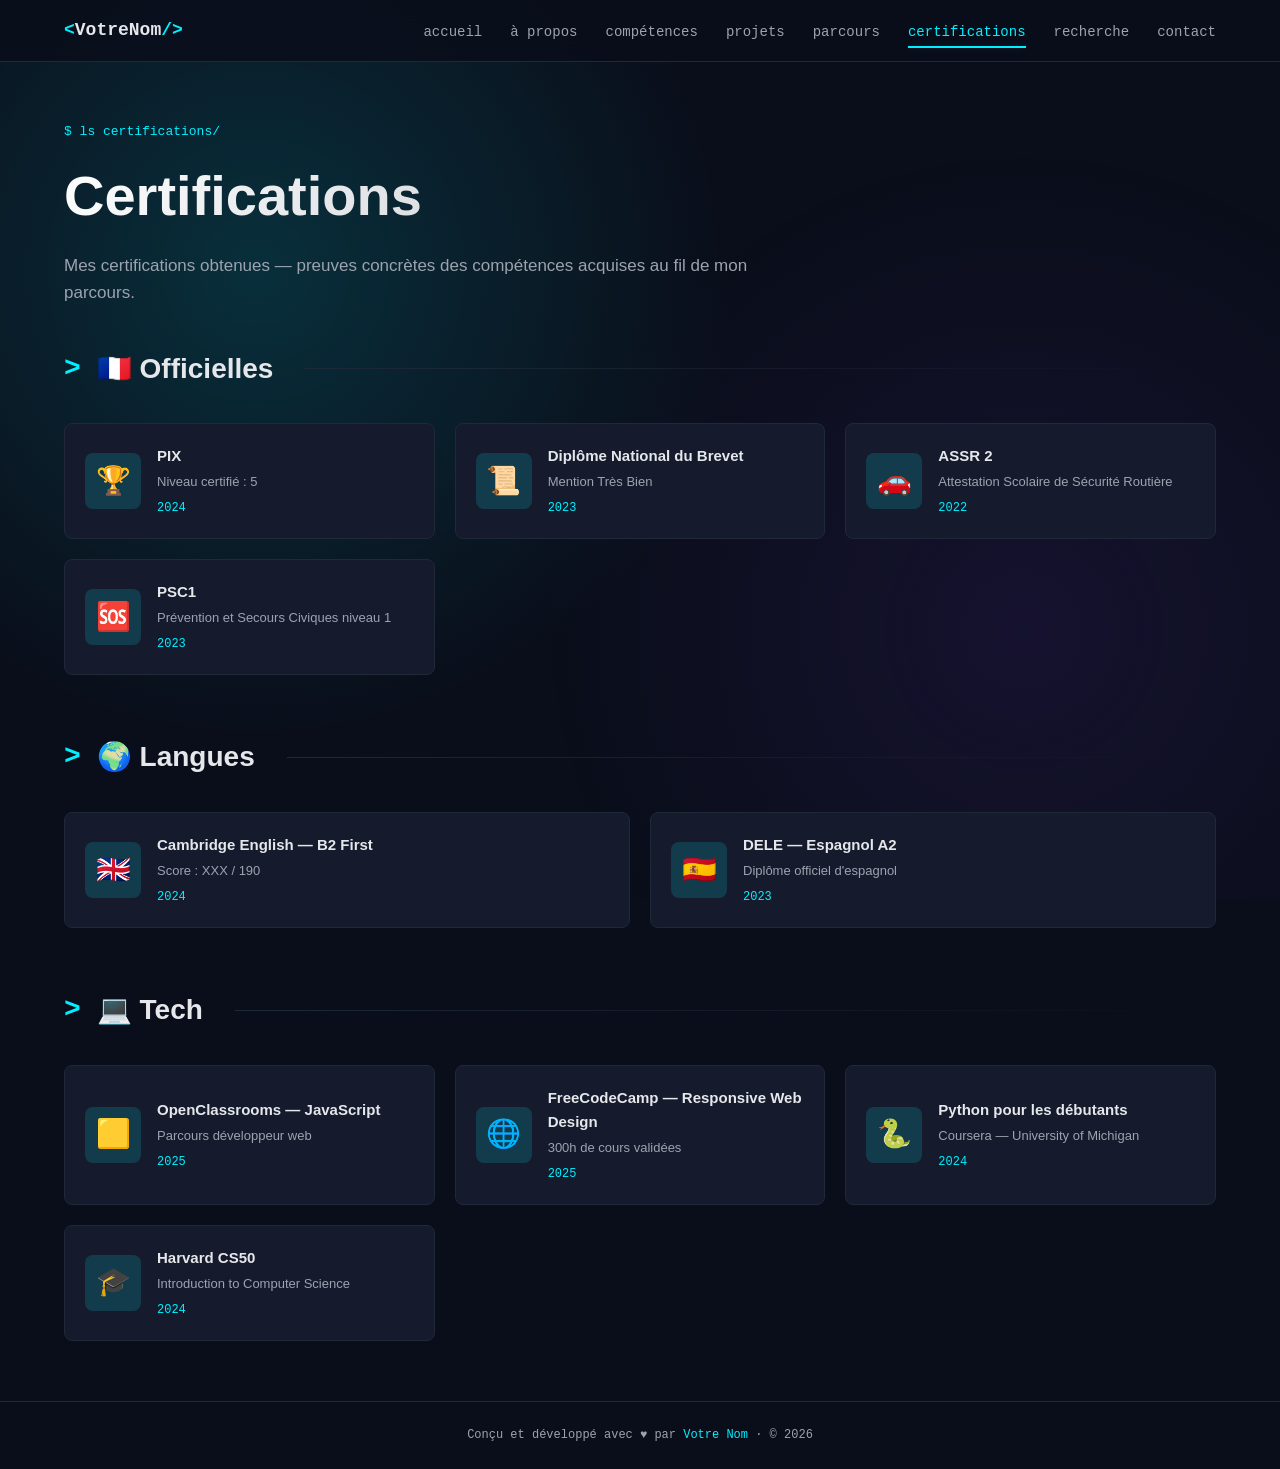
==== certifications.html @ 219f4bd8 "Add files via upload" ====
<!DOCTYPE html>
<html lang="fr">
<head>
<meta charset="UTF-8">
<meta name="viewport" content="width=device-width, initial-scale=1.0">
<title>Certifications — Votre Nom</title>
<link rel="stylesheet" href="style.css">
</head>
<body>

<nav>
  <div class="nav-container">
    <a href="index.html" class="logo">&lt;<span>VotreNom</span>/&gt;</a>
    <ul class="nav-links">
      <li><a href="index.html">accueil</a></li>
      <li><a href="about.html">à propos</a></li>
      <li><a href="skills.html">compétences</a></li>
      <li><a href="projects.html">projets</a></li>
      <li><a href="experience.html">parcours</a></li>
      <li><a href="certifications.html">certifications</a></li>
      <li><a href="search.html">recherche</a></li>
      <li><a href="contact.html">contact</a></li>
    </ul>
    <button class="menu-toggle">☰</button>
  </div>
</nav>

<main>
  <section class="page-section">
    <div class="page-header">
      <div class="breadcrumb">$ ls certifications/</div>
      <h1>Certifications</h1>
      <p>Mes certifications obtenues — preuves concrètes des compétences acquises au fil de mon parcours.</p>
    </div>

    <h2>🇫🇷 Officielles</h2>
    <div class="certs-grid reveal">
      <div class="cert-card">
        <div class="cert-icon">🏆</div>
        <div class="cert-info">
          <h4>PIX</h4>
          <p>Niveau certifié : 5</p>
          <div class="cert-date">2024</div>
        </div>
      </div>
      <div class="cert-card">
        <div class="cert-icon">📜</div>
        <div class="cert-info">
          <h4>Diplôme National du Brevet</h4>
          <p>Mention Très Bien</p>
          <div class="cert-date">2023</div>
        </div>
      </div>
      <div class="cert-card">
        <div class="cert-icon">🚗</div>
        <div class="cert-info">
          <h4>ASSR 2</h4>
          <p>Attestation Scolaire de Sécurité Routière</p>
          <div class="cert-date">2022</div>
        </div>
      </div>
      <div class="cert-card">
        <div class="cert-icon">🆘</div>
        <div class="cert-info">
          <h4>PSC1</h4>
          <p>Prévention et Secours Civiques niveau 1</p>
          <div class="cert-date">2023</div>
        </div>
      </div>
    </div>

    <h2 style="margin-top: 60px;">🌍 Langues</h2>
    <div class="certs-grid reveal">
      <div class="cert-card">
        <div class="cert-icon">🇬🇧</div>
        <div class="cert-info">
          <h4>Cambridge English — B2 First</h4>
          <p>Score : XXX / 190</p>
          <div class="cert-date">2024</div>
        </div>
      </div>
      <div class="cert-card">
        <div class="cert-icon">🇪🇸</div>
        <div class="cert-info">
          <h4>DELE — Espagnol A2</h4>
          <p>Diplôme officiel d'espagnol</p>
          <div class="cert-date">2023</div>
        </div>
      </div>
    </div>

    <h2 style="margin-top: 60px;">💻 Tech</h2>
    <div class="certs-grid reveal">
      <div class="cert-card">
        <div class="cert-icon">🟨</div>
        <div class="cert-info">
          <h4>OpenClassrooms — JavaScript</h4>
          <p>Parcours développeur web</p>
          <div class="cert-date">2025</div>
        </div>
      </div>
      <div class="cert-card">
        <div class="cert-icon">🌐</div>
        <div class="cert-info">
          <h4>FreeCodeCamp — Responsive Web Design</h4>
          <p>300h de cours validées</p>
          <div class="cert-date">2025</div>
        </div>
      </div>
      <div class="cert-card">
        <div class="cert-icon">🐍</div>
        <div class="cert-info">
          <h4>Python pour les débutants</h4>
          <p>Coursera — University of Michigan</p>
          <div class="cert-date">2024</div>
        </div>
      </div>
      <div class="cert-card">
        <div class="cert-icon">🎓</div>
        <div class="cert-info">
          <h4>Harvard CS50</h4>
          <p>Introduction to Computer Science</p>
          <div class="cert-date">2024</div>
        </div>
      </div>
    </div>
  </section>
</main>

<footer>
  Conçu et développé avec ♥ par <a href="index.html">Votre Nom</a> · © 2026
</footer>

<script src="script.js"></script>
</body>
</html>
---- style.css ----
/* ---------- RESET & BASE ---------- */
* { box-sizing: border-box; margin: 0; padding: 0; }
:root {
  --bg: #0a0e1a;
  --bg-soft: #111827;
  --bg-card: #151b2c;
  --border: #1f2937;
  --text: #e5e7eb;
  --text-dim: #9ca3af;
  --accent: #00f0ff;
  --accent-2: #7c3aed;
  --accent-glow: rgba(0, 240, 255, 0.15);
  --green: #10b981;
}
html { scroll-behavior: smooth; }
body {
  background: var(--bg);
  color: var(--text);
  font-family: 'Inter', -apple-system, BlinkMacSystemFont, sans-serif;
  line-height: 1.6;
  overflow-x: hidden;
  min-height: 100vh;
  display: flex;
  flex-direction: column;
}
body::before {
  content: '';
  position: fixed;
  top: 0; left: 0; right: 0; bottom: 0;
  background:
    radial-gradient(circle at 20% 30%, var(--accent-glow), transparent 40%),
    radial-gradient(circle at 80% 70%, rgba(124, 58, 237, 0.1), transparent 40%);
  pointer-events: none;
  z-index: 0;
}
main { flex: 1; }
.mono { font-family: 'JetBrains Mono', 'Fira Code', monospace; }

/* ---------- NAVBAR ---------- */
nav {
  position: sticky;
  top: 0;
  background: rgba(10, 14, 26, 0.85);
  backdrop-filter: blur(12px);
  border-bottom: 1px solid var(--border);
  z-index: 100;
  padding: 16px 0;
}
.nav-container {
  max-width: 1200px;
  margin: 0 auto;
  padding: 0 24px;
  display: flex;
  justify-content: space-between;
  align-items: center;
}
.logo {
  font-family: 'JetBrains Mono', monospace;
  font-weight: 700;
  font-size: 18px;
  color: var(--accent);
  text-decoration: none;
}
.logo span { color: var(--text); }
.nav-links {
  display: flex;
  gap: 28px;
  list-style: none;
}
.nav-links a {
  color: var(--text-dim);
  text-decoration: none;
  font-size: 14px;
  font-family: 'JetBrains Mono', monospace;
  transition: color 0.2s;
  padding: 6px 0;
  position: relative;
}
.nav-links a:hover { color: var(--accent); }
.nav-links a.active { color: var(--accent); }
.nav-links a.active::after {
  content: '';
  position: absolute;
  bottom: -2px;
  left: 0;
  right: 0;
  height: 2px;
  background: var(--accent);
  box-shadow: 0 0 8px var(--accent-glow);
}
.menu-toggle {
  display: none;
  background: none;
  border: none;
  color: var(--accent);
  font-size: 24px;
  cursor: pointer;
}

/* ---------- LAYOUT ---------- */
section, .page-section {
  max-width: 1200px;
  margin: 0 auto;
  padding: 60px 24px;
  position: relative;
  z-index: 1;
  width: 100%;
}
.page-header {
  margin-bottom: 40px;
}
.page-header .breadcrumb {
  color: var(--accent);
  font-family: 'JetBrains Mono', monospace;
  font-size: 13px;
  margin-bottom: 8px;
}
.page-header h1 {
  font-size: clamp(36px, 6vw, 56px);
  font-weight: 800;
  background: linear-gradient(135deg, #fff, #9ca3af);
  -webkit-background-clip: text;
  -webkit-text-fill-color: transparent;
  background-clip: text;
  margin-bottom: 12px;
}
.page-header p {
  color: var(--text-dim);
  font-size: 17px;
  max-width: 700px;
}
h2 {
  font-size: 28px;
  margin-bottom: 32px;
  display: flex;
  align-items: center;
  gap: 16px;
}
h2::before {
  content: '>';
  color: var(--accent);
  font-family: 'JetBrains Mono', monospace;
}
h2::after {
  content: '';
  flex: 1;
  height: 1px;
  background: linear-gradient(90deg, var(--border), transparent);
  margin-left: 16px;
}

/* ---------- HERO (home page) ---------- */
.hero {
  min-height: calc(100vh - 80px);
  display: flex;
  flex-direction: column;
  justify-content: center;
  max-width: 1200px;
  margin: 0 auto;
  padding: 60px 24px;
  position: relative;
  z-index: 1;
}
.hero-greeting {
  color: var(--accent);
  font-family: 'JetBrains Mono', monospace;
  margin-bottom: 16px;
  font-size: 14px;
}
.hero h1 {
  font-size: clamp(40px, 8vw, 80px);
  font-weight: 800;
  line-height: 1.1;
  margin-bottom: 16px;
  background: linear-gradient(135deg, #fff, #9ca3af);
  -webkit-background-clip: text;
  -webkit-text-fill-color: transparent;
  background-clip: text;
}
.hero h2 {
  font-size: clamp(28px, 5vw, 56px);
  color: var(--text-dim);
  margin-bottom: 24px;
  border: none;
  display: block;
}
.hero h2::before, .hero h2::after { display: none; }
.hero p {
  max-width: 600px;
  color: var(--text-dim);
  font-size: 17px;
  margin-bottom: 32px;
}
.hero-buttons {
  display: flex;
  gap: 16px;
  flex-wrap: wrap;
}

/* ---------- BUTTONS ---------- */
.btn {
  display: inline-flex;
  align-items: center;
  gap: 8px;
  padding: 14px 28px;
  border-radius: 6px;
  text-decoration: none;
  font-family: 'JetBrains Mono', monospace;
  font-size: 14px;
  transition: all 0.2s;
  cursor: pointer;
  border: 1px solid var(--accent);
  color: var(--accent);
  background: transparent;
}
.btn:hover {
  background: var(--accent-glow);
  transform: translateY(-2px);
  box-shadow: 0 0 20px var(--accent-glow);
}
.btn-primary {
  background: var(--accent);
  color: var(--bg);
}
.btn-primary:hover {
  background: transparent;
  color: var(--accent);
}

/* ---------- ABOUT ---------- */
.about-grid {
  display: grid;
  grid-template-columns: 3fr 2fr;
  gap: 48px;
  align-items: start;
}
.about-text p { margin-bottom: 16px; color: var(--text-dim); }
.about-text strong { color: var(--accent); font-weight: 600; }
.avatar {
  aspect-ratio: 1;
  border-radius: 8px;
  background: linear-gradient(135deg, var(--accent), var(--accent-2));
  position: relative;
  overflow: hidden;
  border: 2px solid var(--accent);
  box-shadow: 0 0 40px var(--accent-glow);
}
.avatar::before {
  content: '👨‍💻';
  position: absolute;
  inset: 0;
  display: flex;
  align-items: center;
  justify-content: center;
  font-size: 100px;
  background: var(--bg-card);
}

.info-list {
  margin-top: 32px;
  display: grid;
  grid-template-columns: repeat(auto-fit, minmax(240px, 1fr));
  gap: 16px;
}
.info-item {
  background: var(--bg-card);
  border: 1px solid var(--border);
  padding: 16px;
  border-radius: 8px;
}
.info-item .label {
  font-family: 'JetBrains Mono', monospace;
  color: var(--accent);
  font-size: 12px;
  text-transform: uppercase;
  margin-bottom: 4px;
}
.info-item .value { color: var(--text); }

/* ---------- SKILLS ---------- */
.skills-grid {
  display: grid;
  grid-template-columns: repeat(auto-fit, minmax(280px, 1fr));
  gap: 24px;
}
.skill-card {
  background: var(--bg-card);
  border: 1px solid var(--border);
  border-radius: 8px;
  padding: 24px;
  transition: all 0.3s;
}
.skill-card:hover {
  border-color: var(--accent);
  transform: translateY(-4px);
  box-shadow: 0 10px 30px rgba(0, 240, 255, 0.1);
}
.skill-card h3 {
  color: var(--accent);
  margin-bottom: 16px;
  font-size: 16px;
  font-family: 'JetBrains Mono', monospace;
  display: flex;
  align-items: center;
  gap: 8px;
}
.skill-tags {
  display: flex;
  flex-wrap: wrap;
  gap: 8px;
}
.tag {
  background: rgba(0, 240, 255, 0.1);
  color: var(--accent);
  padding: 4px 10px;
  border-radius: 4px;
  font-size: 12px;
  font-family: 'JetBrains Mono', monospace;
  border: 1px solid rgba(0, 240, 255, 0.2);
}
.skill-bar {
  margin-top: 12px;
}
.skill-bar-row {
  margin-bottom: 14px;
}
.skill-bar-row .label {
  display: flex;
  justify-content: space-between;
  font-size: 13px;
  margin-bottom: 6px;
  color: var(--text-dim);
}
.skill-bar-row .label span:last-child {
  color: var(--accent);
  font-family: 'JetBrains Mono', monospace;
  font-size: 12px;
}
.bar-track {
  height: 6px;
  background: var(--border);
  border-radius: 3px;
  overflow: hidden;
}
.bar-fill {
  height: 100%;
  background: linear-gradient(90deg, var(--accent), var(--accent-2));
  border-radius: 3px;
  transition: width 1s ease;
}

/* ---------- PROJECTS ---------- */
.projects-grid {
  display: grid;
  grid-template-columns: repeat(auto-fit, minmax(320px, 1fr));
  gap: 24px;
}
.project-card {
  background: var(--bg-card);
  border: 1px solid var(--border);
  border-radius: 8px;
  overflow: hidden;
  transition: all 0.3s;
  display: flex;
  flex-direction: column;
}
.project-card:hover {
  transform: translateY(-6px);
  border-color: var(--accent);
  box-shadow: 0 20px 40px rgba(0, 240, 255, 0.15);
}
.project-thumb {
  height: 180px;
  background: linear-gradient(135deg, var(--bg-soft), var(--bg-card));
  display: flex;
  align-items: center;
  justify-content: center;
  font-size: 48px;
  border-bottom: 1px solid var(--border);
  position: relative;
  overflow: hidden;
}
.project-thumb::before {
  content: '';
  position: absolute;
  inset: 0;
  background: radial-gradient(circle at center, var(--accent-glow), transparent 70%);
}
.project-thumb span { position: relative; z-index: 1; }
.project-body {
  padding: 24px;
  flex: 1;
  display: flex;
  flex-direction: column;
}
.project-body h3 {
  color: var(--text);
  margin-bottom: 12px;
  font-size: 18px;
}
.project-body p {
  color: var(--text-dim);
  font-size: 14px;
  margin-bottom: 16px;
  flex: 1;
}
.project-tech {
  display: flex;
  flex-wrap: wrap;
  gap: 6px;
  margin-bottom: 16px;
}
.project-tech .tag { font-size: 11px; padding: 3px 8px; }
.project-links {
  display: flex;
  gap: 16px;
  font-family: 'JetBrains Mono', monospace;
  font-size: 13px;
}
.project-links a {
  color: var(--text-dim);
  text-decoration: none;
  transition: color 0.2s;
}
.project-links a:hover { color: var(--accent); }

/* ---------- TIMELINE ---------- */
.timeline {
  position: relative;
  padding-left: 32px;
  max-width: 800px;
}
.timeline::before {
  content: '';
  position: absolute;
  left: 8px;
  top: 0;
  bottom: 0;
  width: 2px;
  background: linear-gradient(var(--accent), var(--accent-2));
}
.timeline-item {
  position: relative;
  margin-bottom: 40px;
  padding-left: 24px;
}
.timeline-item::before {
  content: '';
  position: absolute;
  left: -32px;
  top: 6px;
  width: 18px;
  height: 18px;
  border-radius: 50%;
  background: var(--bg);
  border: 3px solid var(--accent);
  box-shadow: 0 0 12px var(--accent-glow);
}
.timeline-date {
  color: var(--accent);
  font-family: 'JetBrains Mono', monospace;
  font-size: 13px;
  margin-bottom: 4px;
}
.timeline-title {
  font-size: 18px;
  margin-bottom: 4px;
  color: var(--text);
}
.timeline-place {
  color: var(--text-dim);
  font-size: 14px;
  margin-bottom: 8px;
}
.timeline-desc {
  color: var(--text-dim);
  font-size: 14px;
}
.timeline-tags {
  display: flex;
  flex-wrap: wrap;
  gap: 6px;
  margin-top: 8px;
}

/* ---------- CERTIFICATIONS ---------- */
.certs-grid {
  display: grid;
  grid-template-columns: repeat(auto-fit, minmax(300px, 1fr));
  gap: 20px;
}
.cert-card {
  background: var(--bg-card);
  border: 1px solid var(--border);
  border-radius: 8px;
  padding: 20px;
  display: flex;
  gap: 16px;
  align-items: center;
  transition: all 0.3s;
}
.cert-card:hover {
  border-color: var(--accent);
  transform: translateX(4px);
}
.cert-icon {
  width: 56px;
  height: 56px;
  border-radius: 8px;
  background: var(--accent-glow);
  display: flex;
  align-items: center;
  justify-content: center;
  font-size: 28px;
  flex-shrink: 0;
}
.cert-info { flex: 1; }
.cert-info h4 {
  font-size: 15px;
  margin-bottom: 4px;
  color: var(--text);
}
.cert-info p {
  color: var(--text-dim);
  font-size: 13px;
  margin: 0;
}
.cert-info .cert-date {
  font-family: 'JetBrains Mono', monospace;
  color: var(--accent);
  font-size: 12px;
  margin-top: 6px;
}

/* ---------- CONTACT ---------- */
.contact-grid {
  display: grid;
  grid-template-columns: 1fr 1fr;
  gap: 48px;
  align-items: start;
}
.contact-form {
  background: var(--bg-card);
  border: 1px solid var(--border);
  border-radius: 8px;
  padding: 28px;
}
.contact-form .form-group {
  margin-bottom: 16px;
}
.contact-form label {
  display: block;
  color: var(--accent);
  font-family: 'JetBrains Mono', monospace;
  font-size: 12px;
  margin-bottom: 6px;
  text-transform: uppercase;
}
.contact-form input,
.contact-form textarea {
  width: 100%;
  padding: 12px;
  background: var(--bg);
  border: 1px solid var(--border);
  border-radius: 6px;
  color: var(--text);
  font-family: inherit;
  font-size: 14px;
  transition: border-color 0.2s;
}
.contact-form input:focus,
.contact-form textarea:focus {
  outline: none;
  border-color: var(--accent);
}
.contact-form textarea { min-height: 140px; resize: vertical; }
.contact-info {
  display: flex;
  flex-direction: column;
  gap: 16px;
}
.contact-link {
  background: var(--bg-card);
  border: 1px solid var(--border);
  border-radius: 8px;
  padding: 20px;
  display: flex;
  align-items: center;
  gap: 16px;
  text-decoration: none;
  color: var(--text);
  transition: all 0.3s;
}
.contact-link:hover {
  border-color: var(--accent);
  transform: translateX(4px);
}
.contact-link .icon {
  font-size: 28px;
  width: 48px;
  height: 48px;
  display: flex;
  align-items: center;
  justify-content: center;
  background: var(--accent-glow);
  border-radius: 8px;
}
.contact-link .label {
  font-family: 'JetBrains Mono', monospace;
  font-size: 12px;
  color: var(--text-dim);
  text-transform: uppercase;
}
.contact-link .value {
  color: var(--text);
  font-size: 15px;
}

/* ---------- FOOTER ---------- */
footer {
  padding: 24px;
  text-align: center;
  color: var(--text-dim);
  font-family: 'JetBrains Mono', monospace;
  font-size: 12px;
  border-top: 1px solid var(--border);
  margin-top: auto;
  position: relative;
  z-index: 1;
}
footer a { color: var(--accent); text-decoration: none; }

/* ---------- ANIMATIONS ---------- */
.reveal {
  opacity: 0;
  transform: translateY(30px);
  transition: opacity 0.6s, transform 0.6s;
}
.reveal.visible { opacity: 1; transform: translateY(0); }

.cursor {
  display: inline-block;
  width: 3px;
  height: 1em;
  background: var(--accent);
  vertical-align: text-bottom;
  animation: blink 1s infinite;
  margin-left: 4px;
}
@keyframes blink { 50% { opacity: 0; } }

/* ---------- RESPONSIVE ---------- */
@media (max-width: 768px) {
  .nav-links {
    display: none;
    position: absolute;
    top: 60px;
    right: 24px;
    flex-direction: column;
    background: var(--bg-soft);
    padding: 16px;
    border-radius: 8px;
    border: 1px solid var(--border);
    gap: 12px;
  }
  .nav-links.open { display: flex; }
  .menu-toggle { display: block; }
  .about-grid, .contact-grid { grid-template-columns: 1fr; }
  .avatar { max-width: 250px; margin: 0 auto; }
}
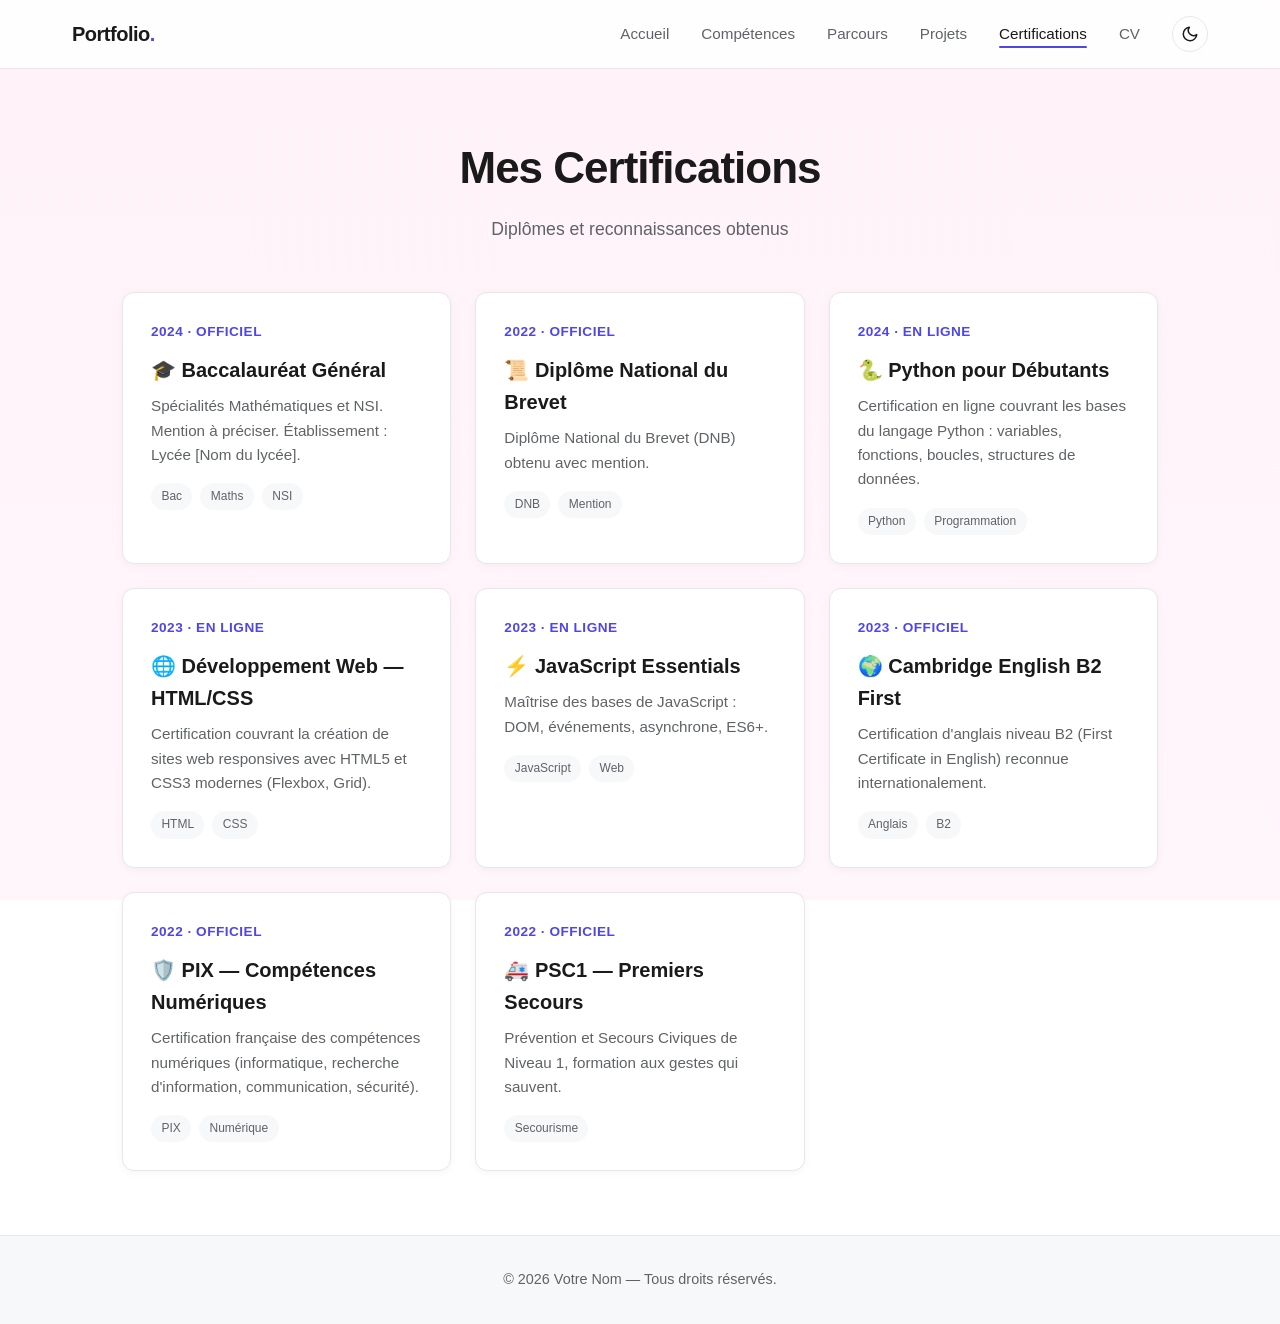
==== commit 0bcb0242: "Add files via upload" ====
--- a/certifications.html
+++ b/certifications.html
@@ -1,136 +1,145 @@
 <!DOCTYPE html>
 <html lang="fr">
 <head>
-<meta charset="UTF-8">
-<meta name="viewport" content="width=device-width, initial-scale=1.0">
-<title>Certifications — Votre Nom</title>
-<link rel="stylesheet" href="style.css">
+  <meta charset="UTF-8" />
+  <meta name="viewport" content="width=device-width, initial-scale=1.0" />
+  <title>Certifications — Mon Portfolio</title>
+  <link rel="stylesheet" href="styles.css" />
+  <style>
+    /* ====== Hero with cherry blossom background ====== */
+    .hero-sakura {
+      position: relative;
+      min-height: 92vh;
+      padding: 5rem 1.5rem;
+      display: flex;
+      align-items: center;
+      justify-content: center;
+      overflow: hidden;
+      background-color: #4a2538; /* fallback if image missing */
+      background-image:
+        linear-gradient(135deg, rgba(20, 10, 30, 0.35), rgba(120, 40, 80, 0.4)),
+        url('images/image1.png'),
+        linear-gradient(135deg, #FFB7D5 0%, #C84B7A 50%, #4a2538 100%);
+      background-size: cover;
+      background-position: center;
+      background-repeat: no-repeat;
+    }
+
+  </style>
+  
 </head>
-<body>
+<body class="has-bg bg-certifs">
+  <nav class="navbar">
+    <div class="nav-container">
+      <a href="index.html" class="logo">Portfolio<span>.</span></a>
+      <button class="menu-toggle" id="menuToggle" aria-label="Menu">☰</button>
+      <ul class="nav-links" id="navLinks">
+        <li><a href="index.html">Accueil</a></li>
+        <li><a href="competences.html">Compétences</a></li>
+        <li><a href="parcours.html">Parcours</a></li>
+        <li><a href="projets.html">Projets</a></li>
+        <li><a href="certifications.html">Certifications</a></li>
+        <li><a href="cv.html">CV</a></li>
+        <li><button class="theme-toggle" id="themeToggle" aria-label="Changer de thème"></button></li>
+      </ul>
+    </div>
+  </nav>
 
-<nav>
-  <div class="nav-container">
-    <a href="index.html" class="logo">&lt;<span>VotreNom</span>/&gt;</a>
-    <ul class="nav-links">
-      <li><a href="index.html">accueil</a></li>
-      <li><a href="about.html">à propos</a></li>
-      <li><a href="skills.html">compétences</a></li>
-      <li><a href="projects.html">projets</a></li>
-      <li><a href="experience.html">parcours</a></li>
-      <li><a href="certifications.html">certifications</a></li>
-      <li><a href="search.html">recherche</a></li>
-      <li><a href="contact.html">contact</a></li>
-    </ul>
-    <button class="menu-toggle">☰</button>
-  </div>
-</nav>
+  <main>
+    <section class="container">
+      <div class="section-header reveal">
+        <h2>Mes Certifications</h2>
+        <p>Diplômes et reconnaissances obtenus</p>
+      </div>
 
-<main>
-  <section class="page-section">
-    <div class="page-header">
-      <div class="breadcrumb">$ ls certifications/</div>
-      <h1>Certifications</h1>
-      <p>Mes certifications obtenues — preuves concrètes des compétences acquises au fil de mon parcours.</p>
-    </div>
+      <div class="grid grid-2">
+        <div class="card reveal delay-1">
+          <div class="meta">2024 · Officiel</div>
+          <h3>🎓 Baccalauréat Général</h3>
+          <p>Spécialités Mathématiques et NSI. Mention à préciser. Établissement : Lycée [Nom du lycée].</p>
+          <div class="tags">
+            <span class="tag">Bac</span>
+            <span class="tag">Maths</span>
+            <span class="tag">NSI</span>
+          </div>
+        </div>
 
-    <h2>🇫🇷 Officielles</h2>
-    <div class="certs-grid reveal">
-      <div class="cert-card">
-        <div class="cert-icon">🏆</div>
-        <div class="cert-info">
-          <h4>PIX</h4>
-          <p>Niveau certifié : 5</p>
-          <div class="cert-date">2024</div>
+        <div class="card reveal delay-2">
+          <div class="meta">2022 · Officiel</div>
+          <h3>📜 Diplôme National du Brevet</h3>
+          <p>Diplôme National du Brevet (DNB) obtenu avec mention.</p>
+          <div class="tags">
+            <span class="tag">DNB</span>
+            <span class="tag">Mention</span>
+          </div>
+        </div>
+
+        <div class="card reveal delay-1">
+          <div class="meta">2024 · En ligne</div>
+          <h3>🐍 Python pour Débutants</h3>
+          <p>Certification en ligne couvrant les bases du langage Python : variables, fonctions, boucles, structures de données.</p>
+          <div class="tags">
+            <span class="tag">Python</span>
+            <span class="tag">Programmation</span>
+          </div>
+        </div>
+
+        <div class="card reveal delay-2">
+          <div class="meta">2023 · En ligne</div>
+          <h3>🌐 Développement Web — HTML/CSS</h3>
+          <p>Certification couvrant la création de sites web responsives avec HTML5 et CSS3 modernes (Flexbox, Grid).</p>
+          <div class="tags">
+            <span class="tag">HTML</span>
+            <span class="tag">CSS</span>
+          </div>
+        </div>
+
+        <div class="card reveal delay-1">
+          <div class="meta">2023 · En ligne</div>
+          <h3>⚡ JavaScript Essentials</h3>
+          <p>Maîtrise des bases de JavaScript : DOM, événements, asynchrone, ES6+.</p>
+          <div class="tags">
+            <span class="tag">JavaScript</span>
+            <span class="tag">Web</span>
+          </div>
+        </div>
+
+        <div class="card reveal delay-2">
+          <div class="meta">2023 · Officiel</div>
+          <h3>🌍 Cambridge English B2 First</h3>
+          <p>Certification d'anglais niveau B2 (First Certificate in English) reconnue internationalement.</p>
+          <div class="tags">
+            <span class="tag">Anglais</span>
+            <span class="tag">B2</span>
+          </div>
+        </div>
+
+        <div class="card reveal delay-1">
+          <div class="meta">2022 · Officiel</div>
+          <h3>🛡️ PIX — Compétences Numériques</h3>
+          <p>Certification française des compétences numériques (informatique, recherche d'information, communication, sécurité).</p>
+          <div class="tags">
+            <span class="tag">PIX</span>
+            <span class="tag">Numérique</span>
+          </div>
+        </div>
+
+        <div class="card reveal delay-2">
+          <div class="meta">2022 · Officiel</div>
+          <h3>🚑 PSC1 — Premiers Secours</h3>
+          <p>Prévention et Secours Civiques de Niveau 1, formation aux gestes qui sauvent.</p>
+          <div class="tags">
+            <span class="tag">Secourisme</span>
+          </div>
         </div>
       </div>
-      <div class="cert-card">
-        <div class="cert-icon">📜</div>
-        <div class="cert-info">
-          <h4>Diplôme National du Brevet</h4>
-          <p>Mention Très Bien</p>
-          <div class="cert-date">2023</div>
-        </div>
-      </div>
-      <div class="cert-card">
-        <div class="cert-icon">🚗</div>
-        <div class="cert-info">
-          <h4>ASSR 2</h4>
-          <p>Attestation Scolaire de Sécurité Routière</p>
-          <div class="cert-date">2022</div>
-        </div>
-      </div>
-      <div class="cert-card">
-        <div class="cert-icon">🆘</div>
-        <div class="cert-info">
-          <h4>PSC1</h4>
-          <p>Prévention et Secours Civiques niveau 1</p>
-          <div class="cert-date">2023</div>
-        </div>
-      </div>
-    </div>
+    </section>
+  </main>
 
-    <h2 style="margin-top: 60px;">🌍 Langues</h2>
-    <div class="certs-grid reveal">
-      <div class="cert-card">
-        <div class="cert-icon">🇬🇧</div>
-        <div class="cert-info">
-          <h4>Cambridge English — B2 First</h4>
-          <p>Score : XXX / 190</p>
-          <div class="cert-date">2024</div>
-        </div>
-      </div>
-      <div class="cert-card">
-        <div class="cert-icon">🇪🇸</div>
-        <div class="cert-info">
-          <h4>DELE — Espagnol A2</h4>
-          <p>Diplôme officiel d'espagnol</p>
-          <div class="cert-date">2023</div>
-        </div>
-      </div>
-    </div>
+  <footer class="footer">
+    <p>© 2026 Votre Nom — Tous droits réservés.</p>
+  </footer>
 
-    <h2 style="margin-top: 60px;">💻 Tech</h2>
-    <div class="certs-grid reveal">
-      <div class="cert-card">
-        <div class="cert-icon">🟨</div>
-        <div class="cert-info">
-          <h4>OpenClassrooms — JavaScript</h4>
-          <p>Parcours développeur web</p>
-          <div class="cert-date">2025</div>
-        </div>
-      </div>
-      <div class="cert-card">
-        <div class="cert-icon">🌐</div>
-        <div class="cert-info">
-          <h4>FreeCodeCamp — Responsive Web Design</h4>
-          <p>300h de cours validées</p>
-          <div class="cert-date">2025</div>
-        </div>
-      </div>
-      <div class="cert-card">
-        <div class="cert-icon">🐍</div>
-        <div class="cert-info">
-          <h4>Python pour les débutants</h4>
-          <p>Coursera — University of Michigan</p>
-          <div class="cert-date">2024</div>
-        </div>
-      </div>
-      <div class="cert-card">
-        <div class="cert-icon">🎓</div>
-        <div class="cert-info">
-          <h4>Harvard CS50</h4>
-          <p>Introduction to Computer Science</p>
-          <div class="cert-date">2024</div>
-        </div>
-      </div>
-    </div>
-  </section>
-</main>
-
-<footer>
-  Conçu et développé avec ♥ par <a href="index.html">Votre Nom</a> · © 2026
-</footer>
-
-<script src="script.js"></script>
+  <script src="script.js"></script>
 </body>
 </html>
--- a/styles.css
+++ b/styles.css
@@ -0,0 +1,564 @@
+/* ======================
+   Variables & Reset
+   ====================== */
+:root {
+  --bg: #ffffff;
+  --bg-alt: #f7f8fa;
+  --text: #1a1a1a;
+  --text-muted: #5f6368;
+  --accent: #4f46e5;
+  --accent-hover: #4338ca;
+  --border: #e5e7eb;
+  --card: #ffffff;
+  --shadow: 0 2px 8px rgba(0, 0, 0, 0.04);
+  --shadow-hover: 0 8px 24px rgba(0, 0, 0, 0.08);
+  --radius: 12px;
+  --transition: 0.3s ease;
+}
+
+[data-theme="dark"] {
+  --bg: #0f1115;
+  --bg-alt: #161922;
+  --text: #f3f4f6;
+  --text-muted: #9ca3af;
+  --accent: #818cf8;
+  --accent-hover: #a5b4fc;
+  --border: #2a2e39;
+  --card: #161922;
+  --shadow: 0 2px 8px rgba(0, 0, 0, 0.3);
+  --shadow-hover: 0 8px 24px rgba(0, 0, 0, 0.5);
+}
+
+* {
+  margin: 0;
+  padding: 0;
+  box-sizing: border-box;
+}
+
+html {
+  scroll-behavior: smooth;
+}
+
+body {
+  font-family: -apple-system, BlinkMacSystemFont, "Segoe UI", Roboto, Oxygen,
+    Ubuntu, sans-serif;
+  background: var(--bg);
+  color: var(--text);
+  line-height: 1.6;
+  transition: background var(--transition), color var(--transition);
+  min-height: 100vh;
+  display: flex;
+  flex-direction: column;
+}
+
+/* ======================
+   Navigation
+   ====================== */
+.navbar {
+  position: sticky;
+  top: 0;
+  z-index: 100;
+  background: rgba(255, 255, 255, 0.85);
+  backdrop-filter: blur(12px);
+  -webkit-backdrop-filter: blur(12px);
+  border-bottom: 1px solid var(--border);
+  transition: background var(--transition);
+}
+
+[data-theme="dark"] .navbar {
+  background: rgba(15, 17, 21, 0.85);
+}
+
+.nav-container {
+  max-width: 1200px;
+  margin: 0 auto;
+  padding: 1rem 2rem;
+  display: flex;
+  align-items: center;
+  justify-content: space-between;
+}
+
+.logo {
+  font-size: 1.25rem;
+  font-weight: 700;
+  color: var(--text);
+  text-decoration: none;
+  letter-spacing: -0.5px;
+}
+
+.logo span {
+  color: var(--accent);
+}
+
+.nav-links {
+  display: flex;
+  gap: 2rem;
+  list-style: none;
+  align-items: center;
+}
+
+.nav-links a {
+  color: var(--text-muted);
+  text-decoration: none;
+  font-size: 0.95rem;
+  font-weight: 500;
+  transition: color var(--transition);
+  position: relative;
+}
+
+.nav-links a:hover,
+.nav-links a.active {
+  color: var(--text);
+}
+
+.nav-links a.active::after {
+  content: "";
+  position: absolute;
+  bottom: -6px;
+  left: 0;
+  right: 0;
+  height: 2px;
+  background: var(--accent);
+  border-radius: 2px;
+}
+
+.theme-toggle {
+  background: none;
+  border: 1px solid var(--border);
+  border-radius: 50%;
+  width: 36px;
+  height: 36px;
+  cursor: pointer;
+  display: flex;
+  align-items: center;
+  justify-content: center;
+  color: var(--text);
+  transition: all var(--transition);
+}
+
+.theme-toggle:hover {
+  background: var(--bg-alt);
+  transform: rotate(15deg);
+}
+
+.menu-toggle {
+  display: none;
+  background: none;
+  border: none;
+  color: var(--text);
+  cursor: pointer;
+  font-size: 1.5rem;
+}
+
+/* ======================
+   Hero / Sections
+   ====================== */
+main {
+  flex: 1;
+}
+
+.container {
+  max-width: 1100px;
+  margin: 0 auto;
+  padding: 4rem 2rem;
+}
+
+.hero {
+  text-align: center;
+  padding: 6rem 2rem 4rem;
+  max-width: 900px;
+  margin: 0 auto;
+}
+
+.hero h1 {
+  font-size: clamp(2.5rem, 6vw, 4rem);
+  font-weight: 800;
+  letter-spacing: -2px;
+  margin-bottom: 1.5rem;
+  line-height: 1.1;
+}
+
+.hero h1 span {
+  background: linear-gradient(135deg, var(--accent), #ec4899);
+  -webkit-background-clip: text;
+  background-clip: text;
+  -webkit-text-fill-color: transparent;
+}
+
+.hero .subtitle {
+  font-size: 1.25rem;
+  color: var(--text-muted);
+  margin-bottom: 2.5rem;
+  max-width: 600px;
+  margin-left: auto;
+  margin-right: auto;
+}
+
+.btn-group {
+  display: flex;
+  gap: 1rem;
+  justify-content: center;
+  flex-wrap: wrap;
+}
+
+.btn {
+  display: inline-block;
+  padding: 0.85rem 1.75rem;
+  border-radius: var(--radius);
+  text-decoration: none;
+  font-weight: 600;
+  font-size: 0.95rem;
+  transition: all var(--transition);
+  border: 1px solid transparent;
+  cursor: pointer;
+}
+
+.btn-primary {
+  background: var(--accent);
+  color: white;
+}
+
+.btn-primary:hover {
+  background: var(--accent-hover);
+  transform: translateY(-2px);
+  box-shadow: var(--shadow-hover);
+}
+
+.btn-secondary {
+  background: transparent;
+  color: var(--text);
+  border-color: var(--border);
+}
+
+.btn-secondary:hover {
+  background: var(--bg-alt);
+  transform: translateY(-2px);
+}
+
+/* ======================
+   Section headers
+   ====================== */
+.section-header {
+  text-align: center;
+  margin-bottom: 3rem;
+}
+
+.section-header h2 {
+  font-size: clamp(2rem, 4vw, 2.75rem);
+  font-weight: 800;
+  letter-spacing: -1px;
+  margin-bottom: 0.75rem;
+}
+
+.section-header p {
+  color: var(--text-muted);
+  font-size: 1.1rem;
+}
+
+/* ======================
+   Cards
+   ====================== */
+.grid {
+  display: grid;
+  gap: 1.5rem;
+}
+
+.grid-2 { grid-template-columns: repeat(auto-fit, minmax(280px, 1fr)); }
+.grid-3 { grid-template-columns: repeat(auto-fit, minmax(260px, 1fr)); }
+
+.card {
+  background: var(--card);
+  border: 1px solid var(--border);
+  border-radius: var(--radius);
+  padding: 1.75rem;
+  transition: all var(--transition);
+  box-shadow: var(--shadow);
+}
+
+.card:hover {
+  transform: translateY(-4px);
+  box-shadow: var(--shadow-hover);
+  border-color: var(--accent);
+}
+
+.card h3 {
+  font-size: 1.25rem;
+  margin-bottom: 0.5rem;
+  font-weight: 700;
+}
+
+.card .meta {
+  color: var(--accent);
+  font-size: 0.85rem;
+  font-weight: 600;
+  margin-bottom: 0.75rem;
+  text-transform: uppercase;
+  letter-spacing: 0.5px;
+}
+
+.card p {
+  color: var(--text-muted);
+  font-size: 0.95rem;
+}
+
+.card .tags {
+  display: flex;
+  flex-wrap: wrap;
+  gap: 0.5rem;
+  margin-top: 1rem;
+}
+
+.tag {
+  background: var(--bg-alt);
+  color: var(--text-muted);
+  font-size: 0.75rem;
+  padding: 0.25rem 0.65rem;
+  border-radius: 999px;
+  font-weight: 500;
+}
+
+/* ======================
+   Skills bars
+   ====================== */
+.skill-list {
+  display: grid;
+  gap: 1.25rem;
+}
+
+.skill {
+  background: var(--card);
+  border: 1px solid var(--border);
+  border-radius: var(--radius);
+  padding: 1.25rem 1.5rem;
+}
+
+.skill-head {
+  display: flex;
+  justify-content: space-between;
+  margin-bottom: 0.5rem;
+  font-weight: 600;
+}
+
+.skill-bar {
+  height: 6px;
+  background: var(--bg-alt);
+  border-radius: 999px;
+  overflow: hidden;
+}
+
+.skill-bar-fill {
+  height: 100%;
+  background: linear-gradient(90deg, var(--accent), #ec4899);
+  border-radius: 999px;
+  width: 0;
+  transition: width 1.5s ease;
+}
+
+/* ======================
+   Timeline (parcours)
+   ====================== */
+.timeline {
+  position: relative;
+  max-width: 800px;
+  margin: 0 auto;
+  padding-left: 2rem;
+}
+
+.timeline::before {
+  content: "";
+  position: absolute;
+  left: 8px;
+  top: 0;
+  bottom: 0;
+  width: 2px;
+  background: var(--border);
+}
+
+.timeline-item {
+  position: relative;
+  padding-bottom: 2.5rem;
+}
+
+.timeline-item::before {
+  content: "";
+  position: absolute;
+  left: -2rem;
+  top: 8px;
+  width: 18px;
+  height: 18px;
+  border-radius: 50%;
+  background: var(--bg);
+  border: 3px solid var(--accent);
+  z-index: 1;
+}
+
+.timeline-date {
+  display: inline-block;
+  color: var(--accent);
+  font-weight: 700;
+  font-size: 0.9rem;
+  margin-bottom: 0.4rem;
+  text-transform: uppercase;
+  letter-spacing: 0.5px;
+}
+
+.timeline-item h3 {
+  font-size: 1.2rem;
+  margin-bottom: 0.5rem;
+  font-weight: 700;
+}
+
+.timeline-item p {
+  color: var(--text-muted);
+}
+
+/* ======================
+   Form (contact / cv)
+   ====================== */
+.cv-section {
+  background: var(--card);
+  border: 1px solid var(--border);
+  border-radius: var(--radius);
+  padding: 2.5rem;
+  max-width: 700px;
+  margin: 0 auto;
+  text-align: center;
+  box-shadow: var(--shadow);
+}
+
+.cv-section h3 {
+  font-size: 1.5rem;
+  margin-bottom: 1rem;
+}
+
+.cv-section p {
+  color: var(--text-muted);
+  margin-bottom: 2rem;
+}
+
+/* ======================
+   Footer
+   ====================== */
+.footer {
+  border-top: 1px solid var(--border);
+  padding: 2rem;
+  text-align: center;
+  color: var(--text-muted);
+  font-size: 0.9rem;
+  background: var(--bg-alt);
+}
+
+.footer a {
+  color: var(--accent);
+  text-decoration: none;
+}
+
+/* ======================
+   Animations on scroll
+   ====================== */
+.reveal {
+  opacity: 0;
+  transform: translateY(30px);
+  transition: opacity 0.7s ease, transform 0.7s ease;
+}
+
+.reveal.visible {
+  opacity: 1;
+  transform: translateY(0);
+}
+
+.reveal.delay-1 { transition-delay: 0.1s; }
+.reveal.delay-2 { transition-delay: 0.2s; }
+.reveal.delay-3 { transition-delay: 0.3s; }
+
+/* ======================
+   Responsive
+   ====================== */
+@media (max-width: 768px) {
+  .menu-toggle { display: block; }
+  .nav-links {
+    position: absolute;
+    top: 100%;
+    left: 0;
+    right: 0;
+    background: var(--bg);
+    flex-direction: column;
+    padding: 1.5rem 2rem;
+    border-bottom: 1px solid var(--border);
+    gap: 1.25rem;
+    transform: translateY(-150%);
+    transition: transform var(--transition);
+  }
+  .nav-links.open { transform: translateY(0); }
+  .container { padding: 3rem 1.5rem; }
+  .hero { padding: 3rem 1.5rem; }
+}
+
+/* ======================
+   Page backgrounds — image per page (override via body class)
+   ====================== */
+body.has-bg {
+  background-color: transparent;
+  background-image:
+    linear-gradient(rgba(255, 240, 248, 0.82), rgba(255, 245, 250, 0.92)),
+    var(--page-bg, url('images/image1.png'));
+  background-size: cover;
+  background-position: center;
+  background-attachment: fixed;
+  background-repeat: no-repeat;
+}
+[data-theme="dark"] body.has-bg {
+  background-image:
+    linear-gradient(rgba(15, 17, 21, 0.82), rgba(20, 14, 25, 0.92)),
+    var(--page-bg, url('images/image1.png'));
+}
+
+/* Per-page background images */
+body.bg-competences  { --page-bg: url('images/image6.png'); }
+body.bg-certifs      { --page-bg: url('images/image2.png'); }
+body.bg-cv           { --page-bg: url('images/image3.jpg'); }
+body.bg-projets      { --page-bg: url('images/image4.png'); }
+body.bg-parcours     { --page-bg: url('images/image5.png'); }
+/* Make sure footer remains visible on bg */
+body.has-bg .footer {
+  background: rgba(247, 248, 250, 0.9);
+  backdrop-filter: blur(8px);
+}
+[data-theme="dark"] body.has-bg .footer {
+  background: rgba(22, 25, 34, 0.9);
+}
+
+/* ======================
+   Falling sakura petals (shared, every page that has #petals)
+   ====================== */
+.petals {
+  position: fixed;
+  top: 0; left: 0;
+  width: 100vw;
+  height: 100vh;
+  pointer-events: none;
+  z-index: 90;
+  overflow: hidden;
+}
+.petal {
+  position: absolute;
+  top: -10vh;
+  background-image: url('images/petal.svg');
+  background-size: contain;
+  background-repeat: no-repeat;
+  will-change: transform, top;
+  animation:
+    petalFall var(--fall-duration, 12s) linear infinite,
+    petalSway var(--sway-duration, 3s) ease-in-out infinite alternate;
+  animation-delay: var(--fall-delay, 0s);
+  filter: drop-shadow(0 2px 4px rgba(180, 80, 120, 0.2));
+}
+@keyframes petalFall {
+  0%   { top: -10vh; transform: rotate(0deg); }
+  100% { top: 110vh; transform: rotate(var(--rotate-end, 720deg)); }
+}
+@keyframes petalSway {
+  0%   { margin-left: -30px; }
+  100% { margin-left: 30px; }
+}
+
